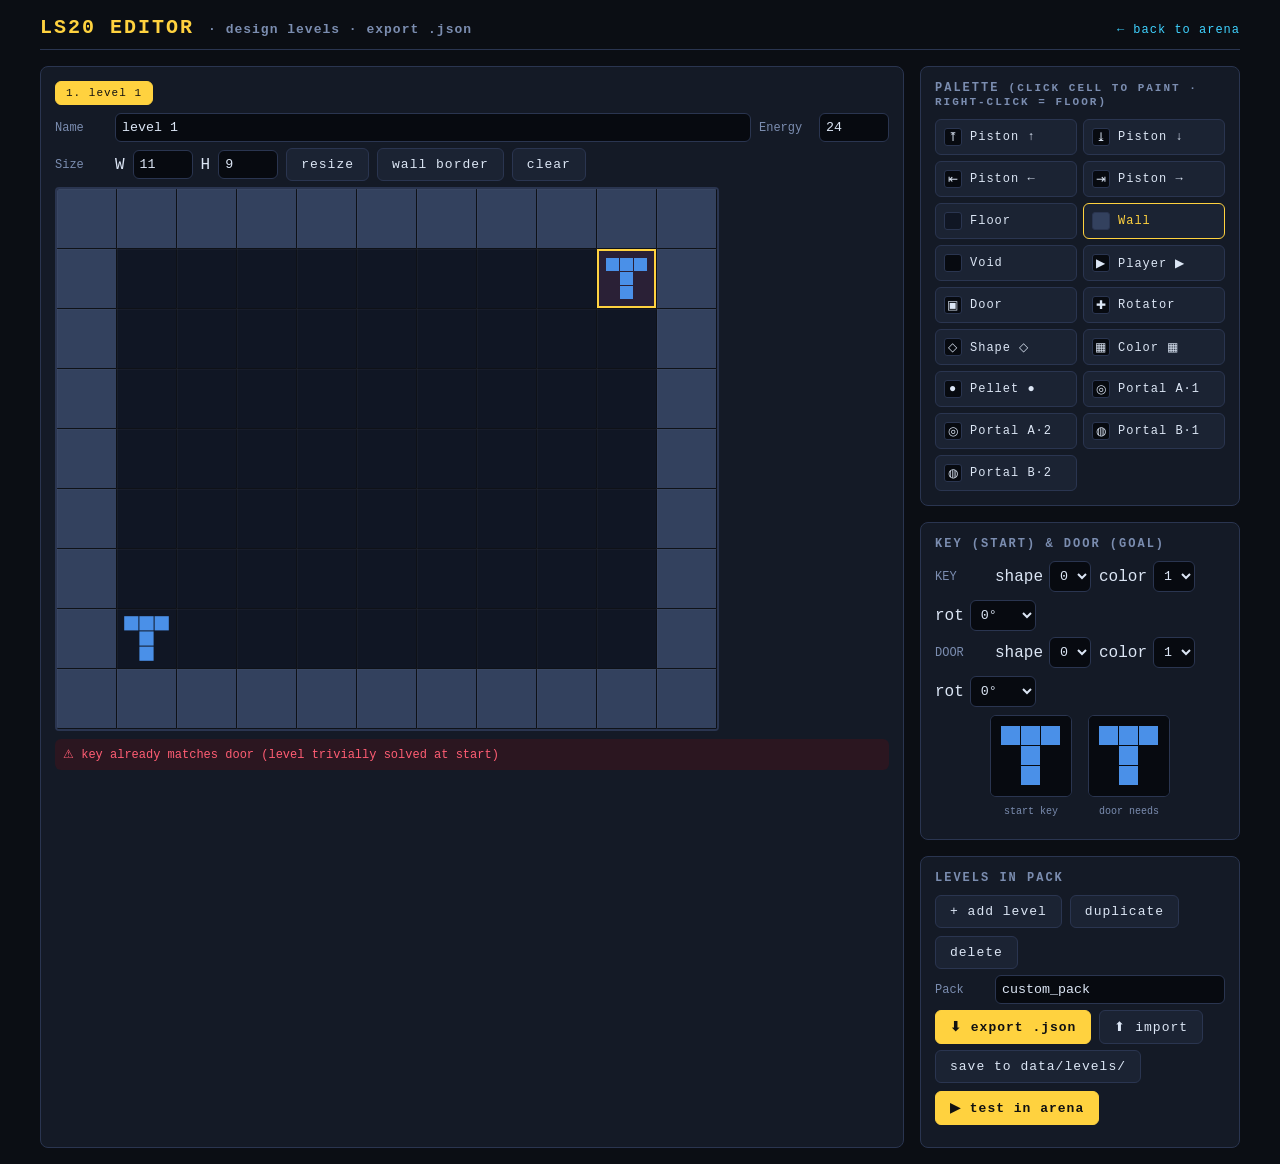
==== src/static/editor.html @ 27079bb3 "Add LS20 Lab source, docs, and .gitignore Game arena (Flask server, engine, editor), level pack, and" ====
<!DOCTYPE html>
<html lang="en">
<head>
<meta charset="UTF-8">
<meta name="viewport" content="width=device-width, initial-scale=1.0">
<title>LS20 Lab — Level Editor</title>
<link rel="stylesheet" href="style.css">
<style>
  .ed-wrap{max-width:1200px;margin:0 auto;display:grid;grid-template-columns:minmax(420px,1fr) 320px;gap:16px;}
  .palette{display:grid;grid-template-columns:repeat(2,1fr);gap:6px;}
  .palette button{display:flex;align-items:center;gap:8px;justify-content:flex-start;padding:8px;font-size:12px;}
  .palette button.sel{border-color:var(--accent);color:var(--accent);background:var(--panel2);}
  .swatch{width:18px;height:18px;border:1px solid var(--line);border-radius:3px;display:inline-flex;align-items:center;justify-content:center;font-size:12px;}
  .row{display:flex;gap:8px;align-items:center;margin:6px 0;flex-wrap:wrap;}
  .row label{font-size:12px;color:var(--dim);min-width:52px;}
  .row input[type=number], .row input[type=text], .row select{background:var(--void);color:var(--ink);border:1px solid var(--line);border-radius:6px;padding:6px;font-family:inherit;}
  .row input[type=text]{flex:1;}
  #edCanvas{display:block;background:var(--void);border:2px solid var(--line);border-radius:4px;cursor:crosshair;max-width:100%;}
  .attr{display:flex;gap:6px;align-items:center;}
  .miniwrap{display:flex;gap:16px;justify-content:center;margin-top:8px;}
  .mini{text-align:center;}
  .mini canvas{border:1px solid var(--line);border-radius:6px;background:var(--void);}
  .mini div{font-size:10px;color:var(--dim);margin-top:4px;}
  #valid{font-size:12px;padding:8px;border-radius:6px;margin-top:8px;}
  #valid.ok{background:#12291c;color:var(--good);} #valid.err{background:#2b1620;color:var(--bad);}
  .tabs{display:flex;gap:4px;flex-wrap:wrap;margin-bottom:8px;}
  .tabs button{padding:5px 10px;font-size:11px;}
  .tabs button.active{background:var(--accent);color:#111;border-color:var(--accent);}
  a.nav{color:var(--accent2);text-decoration:none;font-size:12px;letter-spacing:1px;}
</style>
</head>
<body>
<div class="ed-wrap">
  <header style="grid-column:1/-1;display:flex;justify-content:space-between;align-items:baseline;border-bottom:1px solid var(--line);padding-bottom:10px;">
    <h1>LS20&nbsp;EDITOR <span>· design levels · export .json</span></h1>
    <a class="nav" href="index.html">← back to arena</a>
  </header>

  <div class="panel">
    <div class="tabs" id="tabs"></div>
    <div class="row">
      <label>Name</label><input type="text" id="lvName" placeholder="my level">
      <label>Energy</label><input type="number" id="lvEnergy" min="1" max="200" value="24" style="width:70px">
    </div>
    <div class="row">
      <label>Size</label>
      W <input type="number" id="lvW" min="3" max="24" value="11" style="width:60px">
      H <input type="number" id="lvH" min="3" max="24" value="9" style="width:60px">
      <button id="btnResize">resize</button>
      <button id="btnBorder">wall border</button>
      <button id="btnClear">clear</button>
    </div>
    <canvas id="edCanvas" width="660" height="540"></canvas>
    <div id="valid" class="ok">–</div>
  </div>

  <div class="right-col">
    <div class="panel">
      <h2>Palette <span class="small">(click cell to paint · right-click = floor)</span></h2>
      <div class="palette" id="palette"></div>
    </div>

    <div class="panel">
      <h2>Key (start) & Door (goal)</h2>
      <div class="row"><label>KEY</label>
        <span class="attr">shape <select id="keyS"></select></span>
        <span class="attr">color <select id="keyC"></select></span>
        <span class="attr">rot <select id="keyR"></select></span>
      </div>
      <div class="row"><label>DOOR</label>
        <span class="attr">shape <select id="doorS"></select></span>
        <span class="attr">color <select id="doorC"></select></span>
        <span class="attr">rot <select id="doorR"></select></span>
      </div>
      <div class="miniwrap">
        <div class="mini"><canvas id="miniKey" width="80" height="80"></canvas><div>start key</div></div>
        <div class="mini"><canvas id="miniDoor" width="80" height="80"></canvas><div>door needs</div></div>
      </div>
      <div class="small" id="reachHint" style="margin-top:8px"></div>
    </div>

    <div class="panel">
      <h2>Levels in pack</h2>
      <div class="row">
        <button id="btnAdd">+ add level</button>
        <button id="btnDup">duplicate</button>
        <button id="btnDel">delete</button>
      </div>
      <div class="row">
        <label>Pack</label><input type="text" id="packName" placeholder="pack name" value="custom_pack">
      </div>
      <div class="row">
        <button id="btnExport" class="primary">⬇ export .json</button>
        <button id="btnImport">⬆ import</button>
        <input type="file" id="fileImport" accept=".json" style="display:none">
      </div>
      <div class="row">
        <button id="btnSaveServer">save to data/levels/</button>
        <button id="btnTest" class="primary">▶ test in arena</button>
      </div>
      <div class="small" id="serverMsg"></div>
    </div>
  </div>
</div>
<script src="shapes.js"></script>
<script src="editor.js"></script>
</body>
</html>
---- src/static/style.css ----
:root{
    --bg:#0b0e14; --panel:#141a26; --panel2:#1b2333; --line:#2a3550;
    --ink:#dce6f5; --dim:#7b8db0; --accent:#ffd23f; --accent2:#3fd2ff;
    --good:#59e08b; --bad:#ff5d73;
    --c0:#e8534a; --c1:#4a90e8; --c2:#59e08b; --c3:#e8b84a;
    --wall:#33415e; --floor:#101624; --void:#070a10;
    font-family:"Courier New", ui-monospace, monospace;
  }
  *{box-sizing:border-box; margin:0; padding:0;}
  body{background:var(--bg); color:var(--ink); min-height:100vh; padding:16px;}
  h1{font-size:20px; letter-spacing:2px; color:var(--accent);}
  h1 span{color:var(--dim); font-size:13px; letter-spacing:1px;}
  .wrap{max-width:1200px; margin:0 auto; display:grid; grid-template-columns:minmax(420px,1fr) 340px; gap:16px;}
  header{grid-column:1/-1; display:flex; justify-content:space-between; align-items:baseline; border-bottom:1px solid var(--line); padding-bottom:10px;}
  .panel{background:var(--panel); border:1px solid var(--line); border-radius:8px; padding:14px;}
  .panel h2{font-size:12px; letter-spacing:2px; text-transform:uppercase; color:var(--dim); margin-bottom:10px;}
  #board{display:block; margin:0 auto; image-rendering:pixelated; background:var(--void); border:2px solid var(--line); border-radius:4px; max-width:100%;}
  .hud{display:flex; gap:14px; justify-content:center; align-items:center; margin:10px 0; flex-wrap:wrap;}
  .hud .chip{background:var(--panel2); border:1px solid var(--line); border-radius:6px; padding:6px 12px; font-size:13px;}
  .hud .chip b{color:var(--accent);}
  #energybar{width:220px; height:12px; background:var(--panel2); border:1px solid var(--line); border-radius:6px; overflow:hidden;}
  #energyfill{height:100%; background:var(--good); width:100%; transition:width .12s;}
  .controls{display:flex; gap:8px; justify-content:center; flex-wrap:wrap; margin-top:8px;}
  button{font-family:inherit; background:var(--panel2); color:var(--ink); border:1px solid var(--line); border-radius:6px; padding:8px 14px; cursor:pointer; font-size:13px; letter-spacing:1px;}
  button:hover{border-color:var(--accent); color:var(--accent);}
  button.primary{background:var(--accent); color:#111; border-color:var(--accent); font-weight:bold;}
  button.primary:hover{filter:brightness(1.1); color:#111;}
  button:disabled{opacity:.4; cursor:not-allowed;}
  .dpad{display:grid; grid-template-columns:repeat(3,46px); grid-template-rows:repeat(2,40px); gap:4px; justify-content:center; margin-top:10px;}
  .dpad button{padding:0; font-size:16px;}
  .dpad .u{grid-column:2; grid-row:1;} .dpad .l{grid-column:1; grid-row:2;}
  .dpad .d{grid-column:2; grid-row:2;} .dpad .r{grid-column:3; grid-row:2;}
  table{width:100%; border-collapse:collapse; font-size:12px;}
  th,td{padding:5px 6px; text-align:left; border-bottom:1px solid var(--line);}
  th{color:var(--dim); text-transform:uppercase; font-size:10px; letter-spacing:1px;}
  tr.me td{color:var(--accent);}
  .tag{display:inline-block; padding:1px 6px; border-radius:4px; font-size:10px; letter-spacing:1px;}
  .tag.human{background:#1f3b2b; color:var(--good);} .tag.llm{background:#3b1f2b; color:var(--bad);}
  #log{height:130px; overflow-y:auto; background:var(--void); border:1px solid var(--line); border-radius:6px; padding:8px; font-size:11px; color:var(--dim); line-height:1.5;}
  #log .ev{color:var(--accent2);} #log .win{color:var(--good);} #log .die{color:var(--bad);}
  .manual{font-size:12px; line-height:1.65; color:var(--dim);}
  .manual b{color:var(--ink);}
  .manual .k{color:var(--accent);}
  details{margin-top:6px;} summary{cursor:pointer; color:var(--accent2); font-size:12px; letter-spacing:1px;}
  .legend{display:grid; grid-template-columns:24px 1fr; gap:6px 10px; align-items:center; margin-top:8px;}
  .legend canvas{border:1px solid var(--line); border-radius:3px;}
  dialog{background:var(--panel); color:var(--ink); border:1px solid var(--accent); border-radius:10px; padding:24px; max-width:420px;}
  dialog::backdrop{background:rgba(0,0,0,.75);}
  dialog input, dialog select{width:100%; margin:6px 0 14px; padding:8px; background:var(--void); border:1px solid var(--line); border-radius:6px; color:var(--ink); font-family:inherit;}
  .right-col{display:flex; flex-direction:column; gap:16px;}
  .small{font-size:11px; color:var(--dim); margin-top:8px;}
  @media(max-width:820px){.wrap{grid-template-columns:1fr;}}
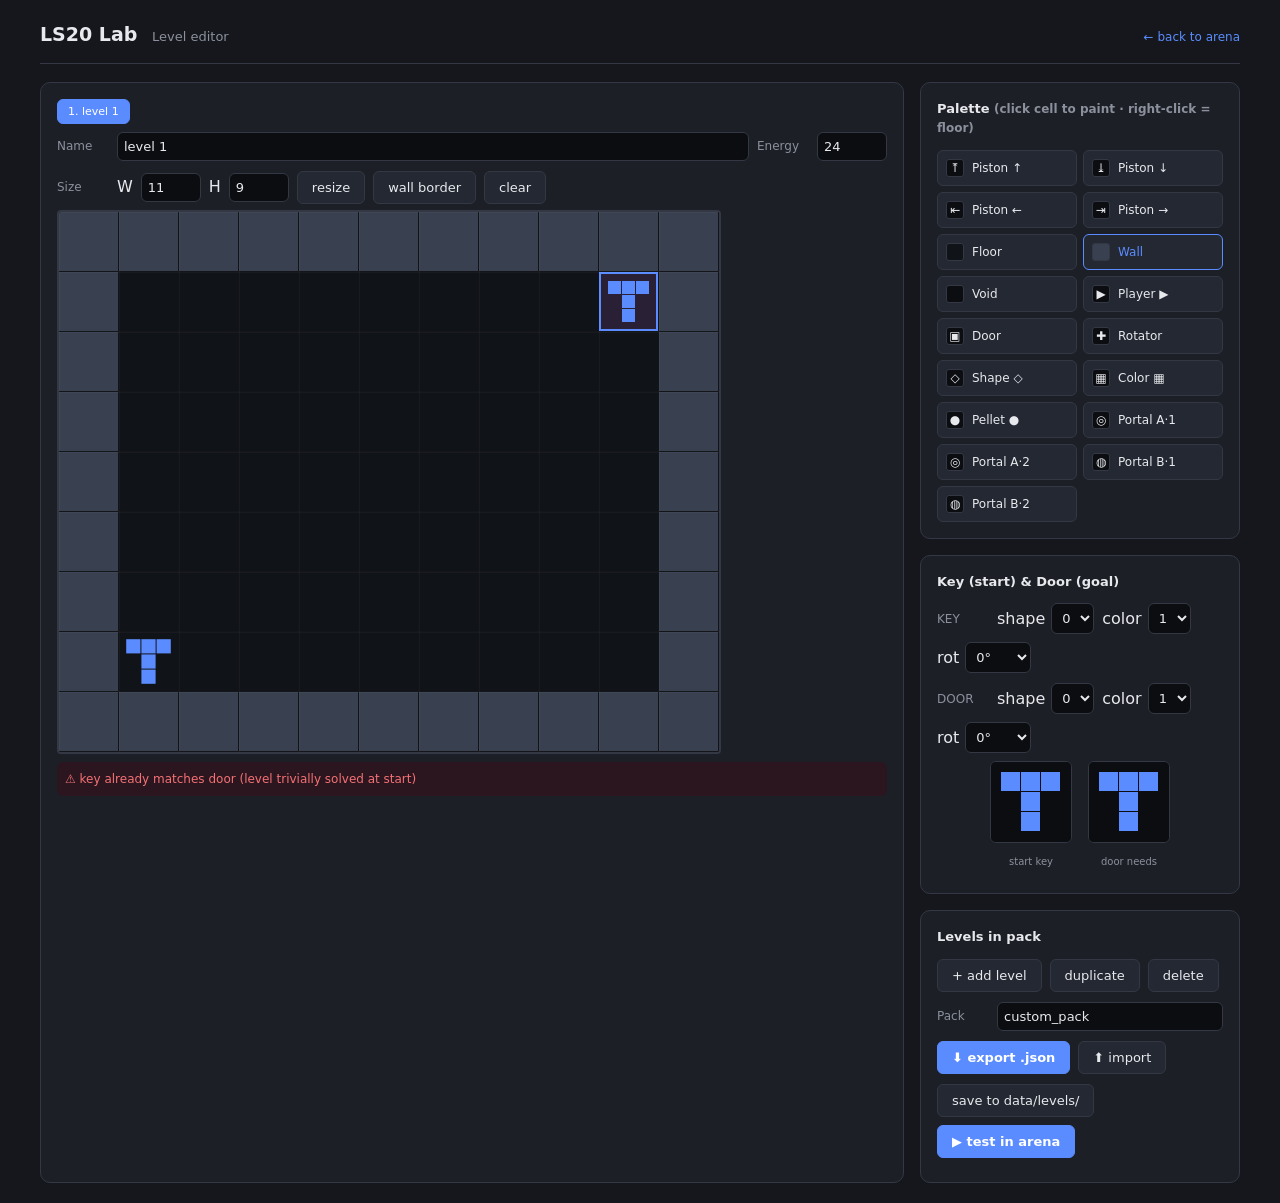
==== commit 6d28bf25: "Simplify visual design — neutral palette, no all-caps/letter-spacing Replaces the neon yellow/cyan t" ====
--- a/src/static/editor.html
+++ b/src/static/editor.html
@@ -25,14 +25,14 @@
   #valid.ok{background:#12291c;color:var(--good);} #valid.err{background:#2b1620;color:var(--bad);}
   .tabs{display:flex;gap:4px;flex-wrap:wrap;margin-bottom:8px;}
   .tabs button{padding:5px 10px;font-size:11px;}
-  .tabs button.active{background:var(--accent);color:#111;border-color:var(--accent);}
-  a.nav{color:var(--accent2);text-decoration:none;font-size:12px;letter-spacing:1px;}
+  .tabs button.active{background:var(--accent);color:#fff;border-color:var(--accent);}
+  a.nav{color:var(--accent);text-decoration:none;font-size:12px;}
 </style>
 </head>
 <body>
 <div class="ed-wrap">
-  <header style="grid-column:1/-1;display:flex;justify-content:space-between;align-items:baseline;border-bottom:1px solid var(--line);padding-bottom:10px;">
-    <h1>LS20&nbsp;EDITOR <span>· design levels · export .json</span></h1>
+  <header style="grid-column:1/-1;display:flex;justify-content:space-between;align-items:baseline;border-bottom:1px solid var(--line);padding-bottom:14px;">
+    <h1>LS20 Lab <span>Level editor</span></h1>
     <a class="nav" href="index.html">← back to arena</a>
   </header>
 
--- a/src/static/style.css
+++ b/src/static/style.css
@@ -1,52 +1,71 @@
 :root{
-    --bg:#0b0e14; --panel:#141a26; --panel2:#1b2333; --line:#2a3550;
-    --ink:#dce6f5; --dim:#7b8db0; --accent:#ffd23f; --accent2:#3fd2ff;
-    --good:#59e08b; --bad:#ff5d73;
-    --c0:#e8534a; --c1:#4a90e8; --c2:#59e08b; --c3:#e8b84a;
-    --wall:#33415e; --floor:#101624; --void:#070a10;
-    font-family:"Courier New", ui-monospace, monospace;
+    --bg:#15171c; --panel:#1c1f26; --panel2:#242832; --line:#333844;
+    --ink:#e7e9ed; --dim:#8b909c; --accent:#5b8cff; --accent2:#5fc9c9;
+    --good:#4ade80; --bad:#f47174;
+    --c0:#e0655c; --c1:#5b8cff; --c2:#4ade80; --c3:#e0b95c;
+    --wall:#39404f; --floor:#101318; --void:#0b0d11;
+    font-family:system-ui,-apple-system,"Segoe UI",Roboto,sans-serif;
   }
   *{box-sizing:border-box; margin:0; padding:0;}
-  body{background:var(--bg); color:var(--ink); min-height:100vh; padding:16px;}
-  h1{font-size:20px; letter-spacing:2px; color:var(--accent);}
-  h1 span{color:var(--dim); font-size:13px; letter-spacing:1px;}
+  body{background:var(--bg); color:var(--ink); min-height:100vh; padding:20px; line-height:1.5;}
+  code, .mono{font-family:ui-monospace,"SF Mono",Consolas,monospace;}
+  h1{font-size:19px; font-weight:600; color:var(--ink);}
+  h1 span{color:var(--dim); font-size:13px; font-weight:400; margin-left:8px;}
   .wrap{max-width:1200px; margin:0 auto; display:grid; grid-template-columns:minmax(420px,1fr) 340px; gap:16px;}
-  header{grid-column:1/-1; display:flex; justify-content:space-between; align-items:baseline; border-bottom:1px solid var(--line); padding-bottom:10px;}
-  .panel{background:var(--panel); border:1px solid var(--line); border-radius:8px; padding:14px;}
-  .panel h2{font-size:12px; letter-spacing:2px; text-transform:uppercase; color:var(--dim); margin-bottom:10px;}
-  #board{display:block; margin:0 auto; image-rendering:pixelated; background:var(--void); border:2px solid var(--line); border-radius:4px; max-width:100%;}
-  .hud{display:flex; gap:14px; justify-content:center; align-items:center; margin:10px 0; flex-wrap:wrap;}
-  .hud .chip{background:var(--panel2); border:1px solid var(--line); border-radius:6px; padding:6px 12px; font-size:13px;}
-  .hud .chip b{color:var(--accent);}
-  #energybar{width:220px; height:12px; background:var(--panel2); border:1px solid var(--line); border-radius:6px; overflow:hidden;}
+  header{grid-column:1/-1; display:flex; justify-content:space-between; align-items:baseline; border-bottom:1px solid var(--line); padding-bottom:14px; margin-bottom:2px; flex-wrap:wrap; gap:8px;}
+  .panel{background:var(--panel); border:1px solid var(--line); border-radius:10px; padding:16px;}
+  .panel h2{font-size:13px; font-weight:600; color:var(--ink); margin-bottom:12px;}
+  #board{display:block; margin:0 auto; image-rendering:pixelated; background:var(--void); border:1px solid var(--line); border-radius:6px; max-width:100%;}
+  .hud{display:flex; gap:10px; justify-content:center; align-items:center; margin:12px 0; flex-wrap:wrap;}
+  .hud .chip{background:var(--panel2); border:1px solid var(--line); border-radius:6px; padding:6px 12px; font-size:12px; color:var(--dim);}
+  .hud .chip b{color:var(--ink); font-weight:600;}
+  #energybar{width:200px; height:10px; background:var(--panel2); border:1px solid var(--line); border-radius:5px; overflow:hidden; display:inline-block; vertical-align:middle; margin-left:6px;}
   #energyfill{height:100%; background:var(--good); width:100%; transition:width .12s;}
-  .controls{display:flex; gap:8px; justify-content:center; flex-wrap:wrap; margin-top:8px;}
-  button{font-family:inherit; background:var(--panel2); color:var(--ink); border:1px solid var(--line); border-radius:6px; padding:8px 14px; cursor:pointer; font-size:13px; letter-spacing:1px;}
+  .controls{display:flex; gap:8px; justify-content:center; flex-wrap:wrap; margin-top:10px;}
+  button, select, input, textarea{font-family:inherit; font-size:13px;}
+  button{background:var(--panel2); color:var(--ink); border:1px solid var(--line); border-radius:6px; padding:8px 14px; cursor:pointer;}
   button:hover{border-color:var(--accent); color:var(--accent);}
-  button.primary{background:var(--accent); color:#111; border-color:var(--accent); font-weight:bold;}
-  button.primary:hover{filter:brightness(1.1); color:#111;}
+  button.primary{background:var(--accent); color:#fff; border-color:var(--accent); font-weight:600;}
+  button.primary:hover{filter:brightness(1.08); color:#fff;}
   button:disabled{opacity:.4; cursor:not-allowed;}
   .dpad{display:grid; grid-template-columns:repeat(3,46px); grid-template-rows:repeat(2,40px); gap:4px; justify-content:center; margin-top:10px;}
   .dpad button{padding:0; font-size:16px;}
   .dpad .u{grid-column:2; grid-row:1;} .dpad .l{grid-column:1; grid-row:2;}
   .dpad .d{grid-column:2; grid-row:2;} .dpad .r{grid-column:3; grid-row:2;}
   table{width:100%; border-collapse:collapse; font-size:12px;}
-  th,td{padding:5px 6px; text-align:left; border-bottom:1px solid var(--line);}
-  th{color:var(--dim); text-transform:uppercase; font-size:10px; letter-spacing:1px;}
+  th,td{padding:6px; text-align:left; border-bottom:1px solid var(--line);}
+  th{color:var(--dim); font-weight:500; font-size:11px;}
   tr.me td{color:var(--accent);}
-  .tag{display:inline-block; padding:1px 6px; border-radius:4px; font-size:10px; letter-spacing:1px;}
-  .tag.human{background:#1f3b2b; color:var(--good);} .tag.llm{background:#3b1f2b; color:var(--bad);}
-  #log{height:130px; overflow-y:auto; background:var(--void); border:1px solid var(--line); border-radius:6px; padding:8px; font-size:11px; color:var(--dim); line-height:1.5;}
+  .tag{display:inline-block; padding:1px 7px; border-radius:10px; font-size:10px;}
+  .tag.human{background:#1c3428; color:var(--good);} .tag.llm{background:#3a1f22; color:var(--bad);}
+  #log{height:130px; overflow-y:auto; background:var(--void); border:1px solid var(--line); border-radius:6px; padding:8px; font-size:11px; color:var(--dim); line-height:1.6; font-family:ui-monospace,Consolas,monospace; margin-top:12px;}
   #log .ev{color:var(--accent2);} #log .win{color:var(--good);} #log .die{color:var(--bad);}
-  .manual{font-size:12px; line-height:1.65; color:var(--dim);}
-  .manual b{color:var(--ink);}
+  .manual{font-size:13px; line-height:1.65; color:var(--dim);}
+  .manual b{color:var(--ink); font-weight:600;}
   .manual .k{color:var(--accent);}
-  details{margin-top:6px;} summary{cursor:pointer; color:var(--accent2); font-size:12px; letter-spacing:1px;}
+  details{margin-top:8px;} summary{cursor:pointer; color:var(--accent); font-size:12px; font-weight:500;}
   .legend{display:grid; grid-template-columns:24px 1fr; gap:6px 10px; align-items:center; margin-top:8px;}
   .legend canvas{border:1px solid var(--line); border-radius:3px;}
-  dialog{background:var(--panel); color:var(--ink); border:1px solid var(--accent); border-radius:10px; padding:24px; max-width:420px;}
-  dialog::backdrop{background:rgba(0,0,0,.75);}
+  dialog{background:var(--panel); color:var(--ink); border:1px solid var(--line); border-radius:10px; padding:24px; max-width:420px;}
+  dialog::backdrop{background:rgba(0,0,0,.6);}
+  dialog h2{font-size:16px; font-weight:600; margin-bottom:14px;}
   dialog input, dialog select{width:100%; margin:6px 0 14px; padding:8px; background:var(--void); border:1px solid var(--line); border-radius:6px; color:var(--ink); font-family:inherit;}
   .right-col{display:flex; flex-direction:column; gap:16px;}
-  .small{font-size:11px; color:var(--dim); margin-top:8px;}
+  .small{font-size:12px; color:var(--dim); margin-top:8px;}
+
+  /* layout utilities — small, reusable, avoid ad-hoc inline styles */
+  .row{display:flex; gap:8px; align-items:center; flex-wrap:wrap;}
+  .row + .row, .field + .field, .field + .row, .row + .field{margin-top:10px;}
+  .field label{display:block; font-size:12px; color:var(--dim); margin-bottom:4px;}
+  .grow{flex:1; min-width:140px;}
+  .end{justify-content:flex-end;}
+  .between{justify-content:space-between;}
+  .center-text{text-align:center;}
+  .box{padding:8px; border:1px solid var(--line); border-radius:6px; background:var(--void);}
+  select, textarea{width:100%; background:var(--void); color:var(--ink); border:1px solid var(--line); border-radius:6px; padding:8px;}
+  textarea{resize:vertical; min-height:56px;}
+  select:focus, textarea:focus, input:focus{outline:none; border-color:var(--accent);}
+  a.link{color:var(--accent); text-decoration:none; font-size:12px;}
+  a.link:hover{text-decoration:underline;}
+
   @media(max-width:820px){.wrap{grid-template-columns:1fr;}}
